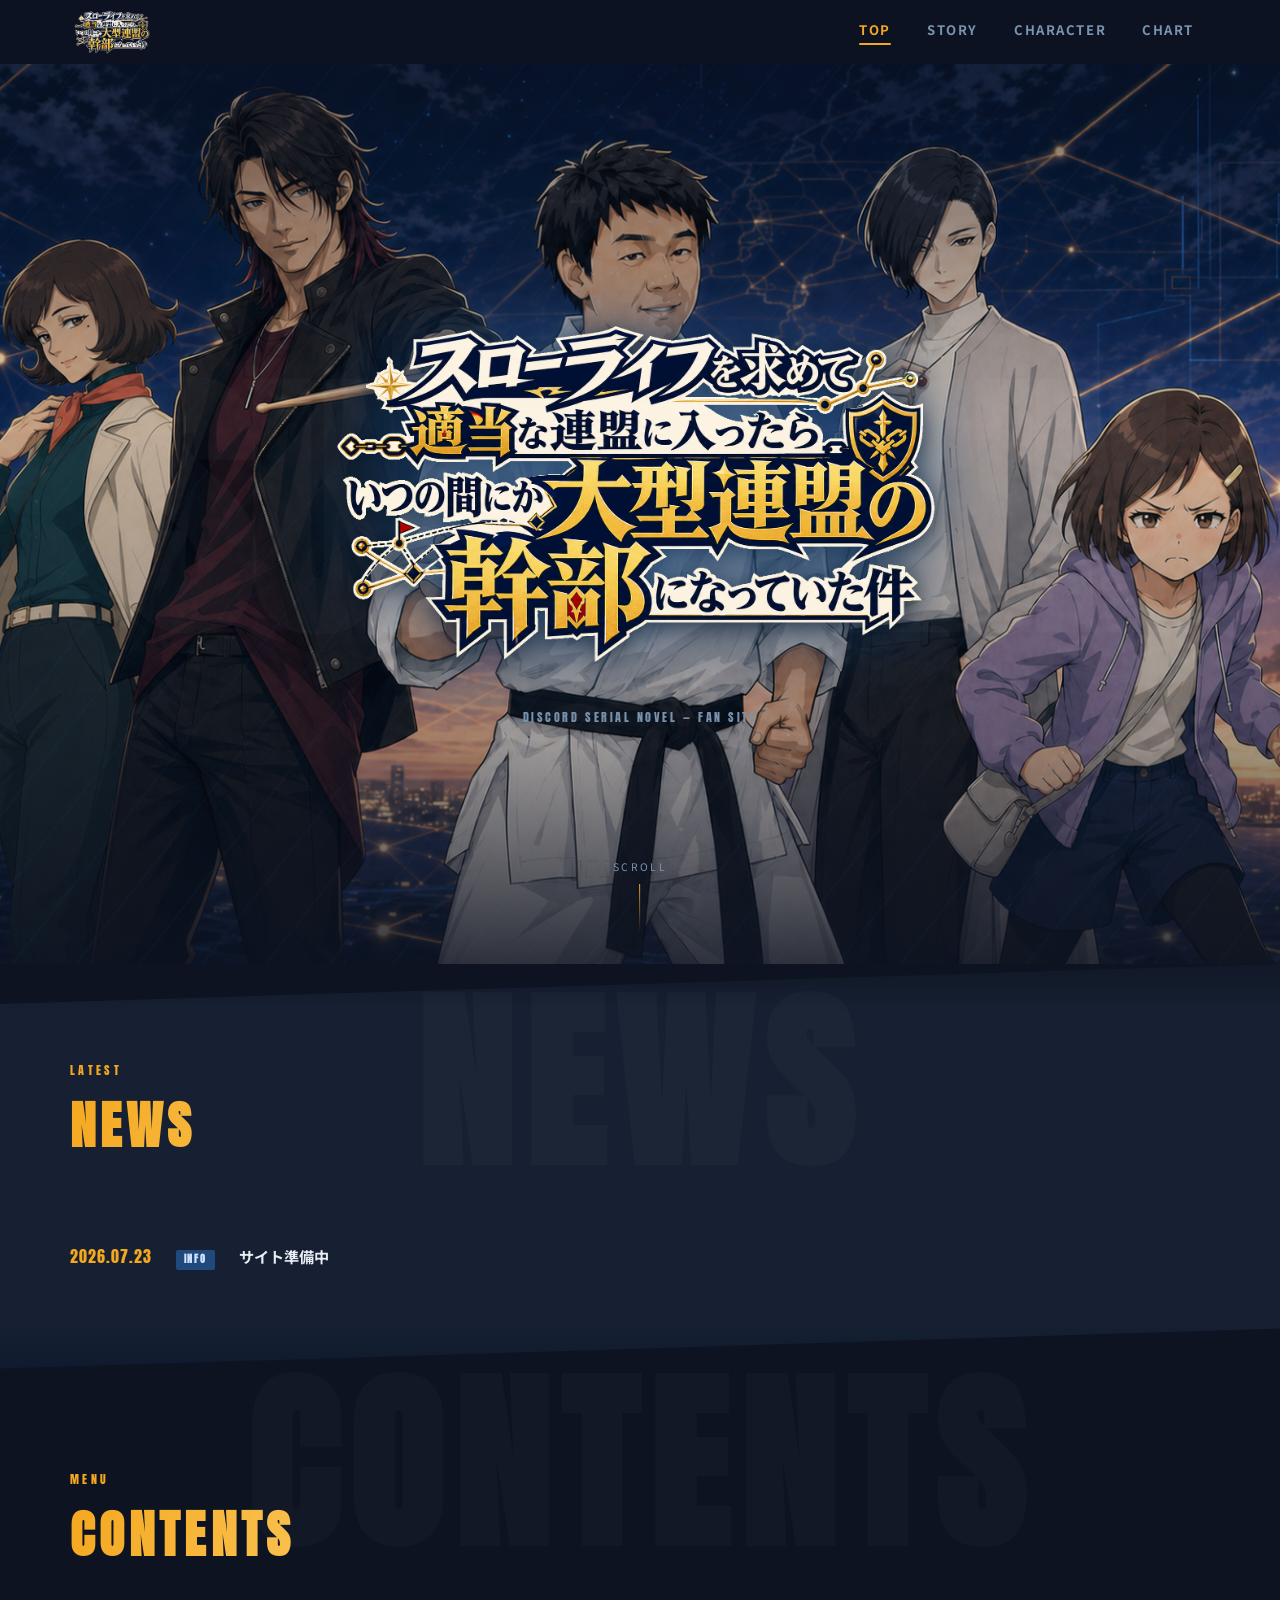
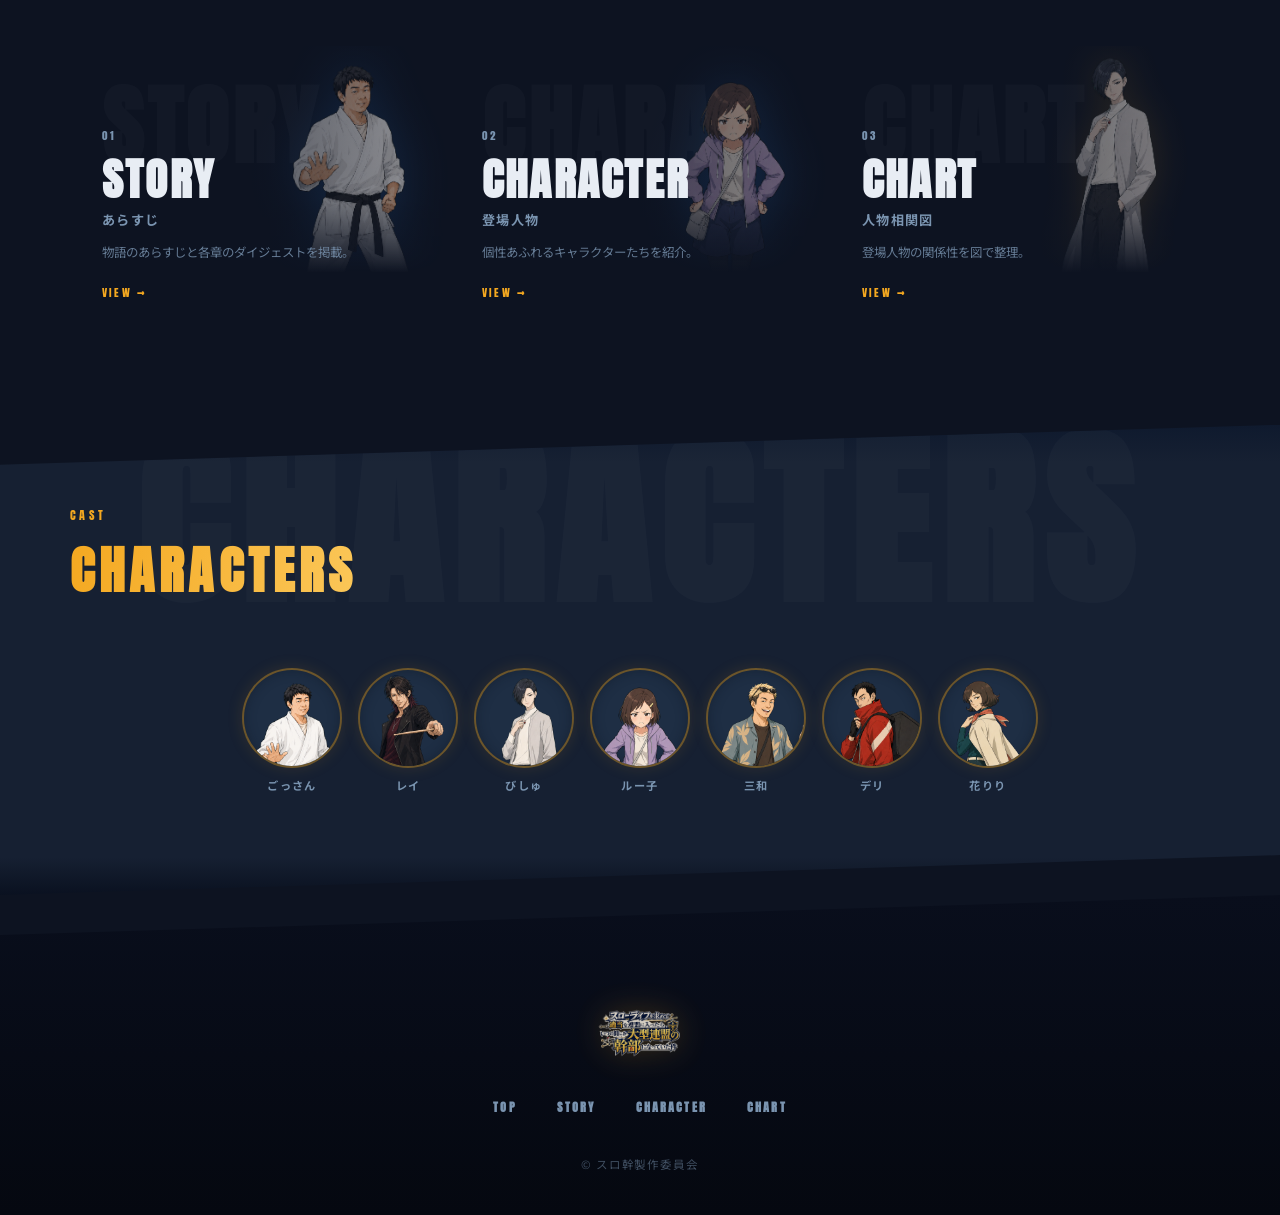
==== index.html @ 84b770ce "スロ幹 公式アニメ風ファンサイト 初回公開 TOP（ロゴ・キービジュアル・CONTENTS・顔ならび帯）／STORY（あらすじ・章立て）／ CHARACTER（7人の立ち絵紹介）／CHART（人物相関" ====
<!DOCTYPE html>
<html lang="ja">
<head>
  <meta charset="UTF-8">
  <meta name="viewport" content="width=device-width, initial-scale=1.0">
  <title>スロ幹 — スローライフを求めて適当な連盟に入ったらいつの間にか大型連盟の幹部になっていた件</title>
  <meta name="description" content="Discord連載小説「スロ幹」の公式ファンサイト。あらすじ・キャラクター・人物相関図を公開。">

  <!-- OGP / Twitter Card -->
  <meta property="og:title" content="スロ幹 — スローライフを求めて適当な連盟に入ったらいつの間にか大型連盟の幹部になっていた件">
  <meta property="og:description" content="Discord連載小説「スロ幹」の公式ファンサイト。あらすじ・キャラクター・人物相関図を公開。">
  <meta property="og:type" content="website">
  <meta property="og:image" content="https://hisamaru13.github.io/surokan-site/assets/ogp.png">
  <meta name="twitter:card" content="summary_large_image">
  <meta name="twitter:image" content="https://hisamaru13.github.io/surokan-site/assets/ogp.png">

  <link rel="preconnect" href="https://fonts.googleapis.com">
  <link rel="preconnect" href="https://fonts.gstatic.com" crossorigin>
  <link href="https://fonts.googleapis.com/css2?family=Anton&family=Noto+Sans+JP:wght@700;900&display=swap" rel="stylesheet">
  <link rel="stylesheet" href="css/style.css">
</head>
<body>

  <!-- ヘッダー -->
  <header class="site-header">
    <div class="container header-inner">
      <a href="index.html" class="site-logo">
        <img src="assets/logo.png" alt="スロ幹" class="header-logo-img">
      </a>
      <button class="nav-toggle" id="navToggle" aria-label="メニューを開く" aria-expanded="false">
        <span></span>
        <span></span>
        <span></span>
      </button>
      <nav class="site-nav" id="siteNav">
        <ul>
          <li><a href="index.html" aria-current="page">TOP</a></li>
          <li><a href="story.html">STORY</a></li>
          <li><a href="character.html">CHARACTER</a></li>
          <li><a href="chart.html">CHART</a></li>
        </ul>
      </nav>
    </div>
  </header>

  <main>

    <!-- ヒーロー（全画面） -->
    <section class="hero">
      <!-- アンバーパーティクル（CSS only） -->
      <div class="hero-particle-wrap" aria-hidden="true"></div>
      <!-- キービジュアル（Codex制作。PC=横版v2 / スマホ=縦版v1） -->
      <picture>
        <source media="(max-width: 768px)" srcset="assets/kv_mobile.png">
        <img src="assets/kv.png" alt="キービジュアル" class="hero-kv">
      </picture>
      <div class="hero-kv-shade" aria-hidden="true"></div>

      <!-- ゴースト英字（タイトル背後） -->
      <span class="hero-ghost" aria-hidden="true">SUROKANN</span>

      <div class="hero-content">
        <div class="hero-title-block">
          <h1 class="hero-title-main hero-title-logo">
            <img src="assets/logo.png" alt="スローライフを求めて適当な連盟に入ったらいつの間にか大型連盟の幹部になっていた件" class="hero-logo-img">
          </h1>
          <!-- .hero-abbr 削除済み。ロゴ画像がタイトルを担う -->
          <p class="hero-subtitle">Discord Serial Novel — Fan Site</p>
        </div>
      </div>

      <div class="hero-scroll-hint" aria-hidden="true">SCROLL</div>
    </section>

    <!-- NEWS -->
    <section class="news-section">
      <!-- ゴースト文字 -->
      <span class="section-ghost" aria-hidden="true">NEWS</span>

      <div class="container" style="position: relative; z-index: 1;">
        <div class="section-heading fade-in">
          <span class="section-heading-en">LATEST</span>
          <span>NEWS</span>
        </div>
        <ul class="news-list">
          <li class="fade-in fade-in-delay-1">
            <span class="news-date">2026.07.23</span>
            <span class="news-chip news-chip--info">INFO</span>
            <span>サイト準備中</span>
          </li>
        </ul>
      </div>
    </section>

    <!-- コンテンツ誘導 -->
    <section class="nav-menu-section">
      <span class="section-ghost" aria-hidden="true">CONTENTS</span>

      <div class="container" style="position: relative; z-index: 1;">
        <div class="section-heading fade-in">
          <span class="section-heading-en">MENU</span>
          <span>CONTENTS</span>
        </div>
      </div>

      <div style="position: relative; z-index: 1; width: min(1140px, 92%); margin-inline: auto;">
        <div class="nav-menu-grid">

          <a href="story.html" class="nav-menu-item nav-menu-item--story fade-in fade-in-delay-1">
            <!-- ごっさん立ち絵（主人公＝物語の顔） -->
            <img src="assets/chara_01.png" alt="" class="nav-menu-chara nav-menu-chara--story" aria-hidden="true">
            <span class="nav-menu-item-ghost" aria-hidden="true" style="position:relative;z-index:2;">STORY</span>
            <span class="nav-menu-item-no" style="position:relative;z-index:2;">01</span>
            <span class="nav-menu-item-en" style="position:relative;z-index:2;">STORY</span>
            <p class="nav-menu-item-ja" style="position:relative;z-index:2;">あらすじ</p>
            <p class="nav-menu-item-desc" style="position:relative;z-index:2;">物語のあらすじと各章のダイジェストを掲載。</p>
            <span class="nav-menu-item-arrow" style="position:relative;z-index:2;">VIEW &rarr;</span>
          </a>

          <a href="character.html" class="nav-menu-item nav-menu-item--character fade-in fade-in-delay-2">
            <!-- ルー子立ち絵（表情が立つ） -->
            <img src="assets/chara_04.png" alt="" class="nav-menu-chara nav-menu-chara--character" aria-hidden="true">
            <span class="nav-menu-item-ghost" aria-hidden="true" style="position:relative;z-index:2;">CHARA</span>
            <span class="nav-menu-item-no" style="position:relative;z-index:2;">02</span>
            <span class="nav-menu-item-en" style="position:relative;z-index:2;">CHARACTER</span>
            <p class="nav-menu-item-ja" style="position:relative;z-index:2;">登場人物</p>
            <p class="nav-menu-item-desc" style="position:relative;z-index:2;">個性あふれるキャラクターたちを紹介。</p>
            <span class="nav-menu-item-arrow" style="position:relative;z-index:2;">VIEW &rarr;</span>
          </a>

          <a href="chart.html" class="nav-menu-item nav-menu-item--chart fade-in fade-in-delay-3">
            <!-- びしゅ立ち絵（盟主＝組織の顔） -->
            <img src="assets/chara_03.png" alt="" class="nav-menu-chara nav-menu-chara--chart" aria-hidden="true">
            <span class="nav-menu-item-ghost" aria-hidden="true" style="position:relative;z-index:2;">CHART</span>
            <span class="nav-menu-item-no" style="position:relative;z-index:2;">03</span>
            <span class="nav-menu-item-en" style="position:relative;z-index:2;">CHART</span>
            <p class="nav-menu-item-ja" style="position:relative;z-index:2;">人物相関図</p>
            <p class="nav-menu-item-desc" style="position:relative;z-index:2;">登場人物の関係性を図で整理。</p>
            <span class="nav-menu-item-arrow" style="position:relative;z-index:2;">VIEW &rarr;</span>
          </a>

        </div>
      </div>
    </section>

    <!-- キャラクター顔ならび帯 -->
    <section class="face-strip-section">
      <span class="section-ghost" aria-hidden="true">CHARACTERS</span>
      <div class="container" style="position: relative; z-index: 1;">
        <div class="section-heading fade-in">
          <span class="section-heading-en">CAST</span>
          <span>CHARACTERS</span>
        </div>
        <div class="face-strip fade-in fade-in-delay-1">
          <a href="character.html#chara-01" class="face-item" aria-label="ごっさんの紹介へ">
            <div class="face-circle"><img src="assets/bust_01.png" alt="ごっさん"></div>
            <span class="face-name">ごっさん</span>
          </a>
          <a href="character.html#chara-02" class="face-item" aria-label="レイの紹介へ">
            <div class="face-circle"><img src="assets/bust_02.png" alt="レイ"></div>
            <span class="face-name">レイ</span>
          </a>
          <a href="character.html#chara-03" class="face-item" aria-label="びしゅの紹介へ">
            <div class="face-circle"><img src="assets/bust_03.png" alt="びしゅ"></div>
            <span class="face-name">びしゅ</span>
          </a>
          <a href="character.html#chara-04" class="face-item" aria-label="ルー子の紹介へ">
            <div class="face-circle"><img src="assets/bust_04.png" alt="ルー子"></div>
            <span class="face-name">ルー子</span>
          </a>
          <a href="character.html#chara-05" class="face-item" aria-label="三和の紹介へ">
            <div class="face-circle"><img src="assets/bust_05.png" alt="三和"></div>
            <span class="face-name">三和</span>
          </a>
          <a href="character.html#chara-06" class="face-item" aria-label="デリの紹介へ">
            <div class="face-circle"><img src="assets/bust_06.png" alt="デリ"></div>
            <span class="face-name">デリ</span>
          </a>
          <a href="character.html#chara-07" class="face-item" aria-label="花りりの紹介へ">
            <div class="face-circle"><img src="assets/bust_07.png" alt="花りり"></div>
            <span class="face-name">花りり</span>
          </a>
        </div>
      </div>
    </section>

  </main>

  <!-- フッター -->
  <footer class="site-footer">
    <div class="footer-inner">
      <div class="footer-logo">
        <a href="index.html">
          <img src="assets/logo.png" alt="スロ幹" class="footer-logo-img">
        </a>
      </div>
      <nav class="footer-nav" aria-label="フッターナビゲーション">
        <ul>
          <li><a href="index.html">TOP</a></li>
          <li><a href="story.html">STORY</a></li>
          <li><a href="character.html">CHARACTER</a></li>
          <li><a href="chart.html">CHART</a></li>
        </ul>
      </nav>
      <p class="footer-copy">&copy; スロ幹製作委員会</p>
    </div>
  </footer>

  <script>
    // ハンバーガーメニュー
    const toggle = document.getElementById('navToggle');
    const nav    = document.getElementById('siteNav');
    toggle.addEventListener('click', () => {
      const isOpen = nav.classList.toggle('is-open');
      toggle.setAttribute('aria-expanded', isOpen);
    });

    // スクロールフェードイン（IntersectionObserver）
    const fadeEls = document.querySelectorAll('.fade-in');
    if ('IntersectionObserver' in window) {
      const observer = new IntersectionObserver((entries) => {
        entries.forEach(entry => {
          if (entry.isIntersecting) {
            entry.target.classList.add('is-visible');
            observer.unobserve(entry.target);
          }
        });
      }, { threshold: 0.12 });
      fadeEls.forEach(el => observer.observe(el));
    } else {
      // フォールバック: 全表示
      fadeEls.forEach(el => el.classList.add('is-visible'));
    }
  </script>

</body>
</html>
---- css/style.css ----
/* ================================================
   スロ幹 ファンサイト 共通スタイル v3
   カラーパレット:
     --primary   : #2A6EBB (ミッドナイトブルー)
     --accent    : #F4A820 (アンバーゴールド)
     --bg        : #0D1321 (ダークネイビー)
     --surface   : #162032
     --surface2  : #1E2E44
     --text      : #E8EDF4
     --text-muted: #7A94B0
   ================================================ */

/* ---- リセット & ベース ---- */
*, *::before, *::after { box-sizing: border-box; margin: 0; padding: 0; }

:root {
  --primary:    #2A6EBB;
  --accent:     #F4A820;
  --bg:         #0D1321;
  --surface:    #162032;
  --surface2:   #1E2E44;
  --text:       #E8EDF4;
  --text-muted: #7A94B0;
  --gold-line:  rgba(244, 168, 32, 0.35);

  --font-ja:  'Noto Sans JP', 'Hiragino Kaku Gothic ProN', 'YuGothic', sans-serif;
  --font-en:  'Anton', 'Arial Black', sans-serif;

  --nav-h: 64px;
}

html { scroll-behavior: smooth; }

body {
  font-family: var(--font-ja);
  background-color: var(--bg);
  color: var(--text);
  line-height: 1.7;
  min-height: 100vh;
  display: flex;
  flex-direction: column;
  overflow-x: hidden;
}

img { display: block; max-width: 100%; }
a { color: var(--accent); text-decoration: none; }
a:hover { text-decoration: underline; }

/* ---- レイアウト共通 ---- */
.container {
  width: min(1140px, 92%);
  margin-inline: auto;
}

main { flex: 1; }

/* ================================================
   ヘッダー / ナビゲーション
   ボーダーなし — 背景ブラーだけで分離
   ================================================ */
.site-header {
  position: sticky;
  top: 0;
  z-index: 100;
  background: rgba(13, 19, 33, 0.82);
  backdrop-filter: blur(16px);
  -webkit-backdrop-filter: blur(16px);
  /* border-bottom を廃止。ブラーと透明度差で十分 */
}

.header-inner {
  display: flex;
  align-items: center;
  justify-content: space-between;
  height: var(--nav-h);
  gap: 24px;
}

.site-logo {
  display: flex;
  flex-direction: column;
  line-height: 1.1;
  flex-shrink: 0;
}

.site-logo .logo-main {
  font-size: 0.78rem;
  font-weight: 900;
  letter-spacing: 0.04em;
  color: var(--text);
  white-space: nowrap;
}

.site-logo .logo-abbr {
  font-size: 1.2rem;
  font-weight: 900;
  color: var(--accent);
  letter-spacing: 0.12em;
}

.site-nav ul {
  list-style: none;
  display: flex;
  gap: 4px;
}

.site-nav a {
  display: block;
  padding: 6px 16px;
  font-size: 0.82rem;
  font-weight: 700;
  letter-spacing: 0.12em;
  color: var(--text-muted);
  transition: color 0.2s;
}

.site-nav a:hover,
.site-nav a[aria-current="page"] {
  color: var(--accent);
  text-decoration: none;
}

.site-nav a[aria-current="page"]::after {
  content: '';
  display: block;
  height: 2px;
  background: var(--accent);
  margin-top: 2px;
  border-radius: 1px;
}

/* ---- ハンバーガー（スマホ） ---- */
.nav-toggle {
  display: none;
  flex-direction: column;
  justify-content: center;
  gap: 5px;
  width: 36px;
  height: 36px;
  background: none;
  border: none;
  cursor: pointer;
  padding: 4px;
}

.nav-toggle span {
  display: block;
  height: 2px;
  width: 100%;
  background: var(--text);
  border-radius: 2px;
  transition: transform 0.25s, opacity 0.25s;
}

/* ================================================
   NEWSカテゴリチップ
   ================================================ */
.news-chip {
  display: inline-block;
  padding: 2px 8px;
  font-family: var(--font-en);
  font-size: 0.6rem;
  font-weight: 700;
  letter-spacing: 0.18em;
  border-radius: 2px;
  line-height: 1.6;
  flex-shrink: 0;
}

.news-chip--info {
  background: rgba(42, 110, 187, 0.55);
  color: #d0e4ff;
}

.news-chip--update {
  background: rgba(244, 168, 32, 0.55);
  color: #1a1200;
}

.news-chip--release {
  background: rgba(160, 60, 180, 0.55);
  color: #f0d8ff;
}

/* ================================================
   TOPページ: キャラクター顔ならび帯
   ================================================ */
.face-strip-section {
  position: relative;
  padding: 80px 0 100px;
  overflow: hidden;
  background: linear-gradient(
    to bottom,
    #0f1a2e 0%,
    var(--surface) 8%,
    var(--surface) 92%,
    #0a1120 100%
  );
  clip-path: polygon(0 40px, 100% 0, 100% calc(100% - 40px), 0 100%);
}

.face-strip {
  display: flex;
  gap: 20px;
  justify-content: center;
  flex-wrap: wrap;
}

.face-item {
  display: flex;
  flex-direction: column;
  align-items: center;
  gap: 10px;
  text-decoration: none;
  transition: transform 0.28s cubic-bezier(0.22, 1, 0.36, 1);
}

.face-item:hover {
  transform: translateY(-8px);
  text-decoration: none;
}

.face-circle {
  width: 96px;
  height: 96px;
  border-radius: 50%;
  overflow: hidden;
  position: relative;
  /* アンバーのリンググロー */
  box-shadow:
    0 0 0 2px rgba(244, 168, 32, 0.35),
    0 0 18px rgba(244, 168, 32, 0.15),
    inset 0 0 12px rgba(13, 19, 33, 0.4);
  transition: box-shadow 0.28s;
  background: var(--surface2);
}

.face-item:hover .face-circle {
  box-shadow:
    0 0 0 2px rgba(244, 168, 32, 0.75),
    0 0 28px rgba(244, 168, 32, 0.35),
    inset 0 0 12px rgba(13, 19, 33, 0.4);
}

.face-circle img {
  width: 100%;
  height: 100%;
  object-fit: cover;
  object-position: center top;
  display: block;
}

.face-name {
  font-size: 0.7rem;
  font-weight: 700;
  color: var(--text-muted);
  letter-spacing: 0.12em;
  transition: color 0.25s;
}

.face-item:hover .face-name {
  color: var(--accent);
}

/* ================================================
   フッター（3段構成: ロゴ／ナビ／コピーライト）
   ================================================ */
.site-footer {
  position: relative;
  background: linear-gradient(
    to bottom,
    #090e1c 0%,
    #050810 100%
  );
  /* 上端の斜め clip */
  clip-path: polygon(0 40px, 100% 0, 100% 100%, 0 100%);
  padding-top: 56px;
}

.footer-inner {
  width: min(1140px, 92%);
  margin-inline: auto;
  padding: 56px 0 40px;
  display: flex;
  flex-direction: column;
  align-items: center;
  gap: 32px;
}

.footer-logo-img {
  display: block;
  height: 52px;
  width: auto;
  opacity: 0.85;
  filter: drop-shadow(0 0 16px rgba(244, 168, 32, 0.25));
  transition: opacity 0.25s, filter 0.25s;
}

.footer-logo a:hover .footer-logo-img {
  opacity: 1;
  filter: drop-shadow(0 0 24px rgba(244, 168, 32, 0.5));
}

.footer-nav ul {
  list-style: none;
  display: flex;
  gap: 4px;
  flex-wrap: wrap;
  justify-content: center;
}

.footer-nav a {
  display: block;
  padding: 6px 18px;
  font-family: var(--font-en);
  font-size: 0.75rem;
  font-weight: 700;
  letter-spacing: 0.18em;
  color: var(--text-muted);
  transition: color 0.2s;
  text-decoration: none;
}

.footer-nav a:hover {
  color: var(--accent);
  text-decoration: none;
}

.footer-copy {
  font-size: 0.72rem;
  color: rgba(122, 148, 176, 0.5);
  letter-spacing: 0.08em;
}

/* ================================================
   スクロールフェードイン（JS連動）
   ================================================ */
.fade-in {
  opacity: 0;
  transform: translateY(28px);
  transition: opacity 0.7s ease, transform 0.7s ease;
}

.fade-in.is-visible {
  opacity: 1;
  transform: translateY(0);
}

.fade-in-delay-1 { transition-delay: 0.1s; }
.fade-in-delay-2 { transition-delay: 0.2s; }
.fade-in-delay-3 { transition-delay: 0.3s; }

/* ================================================
   セクション共通：ゴースト見出し文字
   ================================================ */
.section-ghost {
  font-family: var(--font-en);
  font-size: clamp(5rem, 16vw, 12rem);
  font-weight: 900;
  letter-spacing: 0.06em;
  color: rgba(255, 255, 255, 0.025);
  line-height: 1;
  pointer-events: none;
  user-select: none;
  position: absolute;
  top: 0;
  left: 50%;
  transform: translateX(-50%);
  white-space: nowrap;
  /* 横はみ出しによるスクロール防止。親の overflow:hidden と連動 */
  overflow: hidden;
}

/* セクション見出し（罫線なし・スペースで分離） */
.section-heading {
  font-family: var(--font-en);
  font-size: clamp(2rem, 5vw, 3.2rem);
  font-weight: 900;
  letter-spacing: 0.1em;
  color: var(--text);
  display: flex;
  flex-direction: column;
  gap: 2px;
  margin-bottom: 56px;
}

/* 大見出し（"CONTENTS" "NEWS" 等）にゴールドグラデ */
.section-heading > span:not(.section-heading-en) {
  background: linear-gradient(
    105deg,
    #F4A820 0%,
    #FFD97A 42%,
    #F4A820 68%,
    #C47D10 100%
  );
  -webkit-background-clip: text;
  -webkit-text-fill-color: transparent;
  background-clip: text;
}

.section-heading-en {
  font-family: var(--font-en);
  font-size: clamp(0.6rem, 1.2vw, 0.75rem);
  letter-spacing: 0.28em;
  color: var(--accent);
  font-weight: 400;
}

/* ================================================
   ヒーロー: アンバーパーティクル（CSS only・JS不要）
   ================================================ */
/* .hero-particles は index.html に追加しない —
   代わりに .hero の ::before が glow で、::after が lines 。
   パーティクルは個別 <span> ではなく .hero の多重 box-shadow で実現する。
   ここでは専用の疑似クラスを使わず、
   後述の .hero-particle-wrap にのみ適用する。 */

@keyframes particle-float {
  0%   { transform: translateY(0)   scale(1);   opacity: 0; }
  20%  { opacity: 1; }
  80%  { opacity: 0.6; }
  100% { transform: translateY(-80px) scale(0.6); opacity: 0; }
}

.hero-particle-wrap {
  position: absolute;
  inset: 0;
  pointer-events: none;
  user-select: none;
  z-index: 0;
  overflow: hidden;
}

/* 8粒のパーティクルを擬似要素＋アニメーションで実現 */
.hero-particle-wrap::before,
.hero-particle-wrap::after {
  content: '';
  position: absolute;
  border-radius: 50%;
  background: rgba(244, 168, 32, 0.55);
  filter: blur(1.5px);
  animation: particle-float 5s ease-in infinite;
}

/* 左寄りの粒群 */
.hero-particle-wrap::before {
  width: 4px; height: 4px;
  left: 22%; bottom: 28%;
  animation-duration: 6s;
  animation-delay: 0s;
  box-shadow:
    40px  60px 0 1px rgba(244,168,32,0.45),
    -20px 120px 0 2px rgba(244,168,32,0.30),
     80px  20px 0 1px rgba(244,168,32,0.55),
    -50px  80px 0 1px rgba(244,168,32,0.35);
}

/* 右寄りの粒群 */
.hero-particle-wrap::after {
  width: 3px; height: 3px;
  right: 18%; bottom: 22%;
  animation-duration: 7s;
  animation-delay: 2.5s;
  box-shadow:
    -30px  50px 0 2px rgba(244,168,32,0.40),
     20px 100px 0 1px rgba(244,168,32,0.50),
    -60px  20px 0 1px rgba(244,168,32,0.30),
     10px  70px 0 2px rgba(244,168,32,0.45);
}

/* ================================================
   TOPページ: ヒーロー（全画面）
   ================================================ */
.hero {
  position: relative;
  overflow: hidden;
  height: 100vh;
  min-height: 600px;
  display: flex;
  align-items: center;
  justify-content: center;

  background:
    radial-gradient(ellipse 80% 60% at 50% 40%, #162A50 0%, #0D1321 70%);
}

/* 光の放射グラデーション（揺らぎアニメ） */
.hero::before {
  content: '';
  position: absolute;
  inset: 0;
  background:
    radial-gradient(ellipse 60% 50% at 50% 50%,
      rgba(42, 110, 187, 0.18) 0%,
      transparent 70%);
  animation: hero-glow 6s ease-in-out infinite alternate;
  pointer-events: none;
}

@keyframes hero-glow {
  0%   { opacity: 0.6; transform: scale(1) translateY(0); }
  100% { opacity: 1;   transform: scale(1.08) translateY(-12px); }
}

/* 斜め細線パターン */
.hero::after {
  content: '';
  position: absolute;
  inset: 0;
  background:
    repeating-linear-gradient(
      -52deg,
      transparent,
      transparent 48px,
      rgba(42, 110, 187, 0.04) 48px,
      rgba(42, 110, 187, 0.04) 50px
    );
  pointer-events: none;
}

/* キービジュアル画像 */
.hero-kv {
  position: absolute;
  inset: 0;
  object-fit: cover;
  object-position: center 20%;
  width: 100%;
  height: 100%;
}

/* KVの上に敷く暗幕（ロゴ・文字の可読性確保） */
.hero-kv-shade {
  position: absolute;
  inset: 0;
  background: linear-gradient(
    to bottom,
    rgba(13, 19, 33, 0.55) 0%,
    rgba(13, 19, 33, 0.15) 40%,
    rgba(13, 19, 33, 0.35) 75%,
    rgba(13, 19, 33, 0.85) 100%
  );
  pointer-events: none;
}

/* ヘッダーのロゴ画像 */
.header-logo-img {
  display: block;
  height: 48px;
  width: auto;
}

.hero-content {
  position: relative;
  z-index: 1;
  text-align: center;
  padding: 0 20px;
  display: flex;
  flex-direction: column;
  align-items: center;
  gap: 0;
}

/* ゴースト英字（タイトル背後） */
.hero-ghost {
  font-family: var(--font-en);
  font-size: clamp(6rem, 22vw, 18rem);
  font-weight: 900;
  letter-spacing: -0.02em;
  color: rgba(255, 255, 255, 0.025);
  line-height: 0.85;
  pointer-events: none;
  user-select: none;
  position: absolute;
  top: 50%;
  left: 50%;
  transform: translate(-50%, -50%);
  white-space: nowrap;
  animation: ghost-drift 8s ease-in-out infinite alternate;
}

@keyframes ghost-drift {
  0%   { letter-spacing: -0.02em; opacity: 0.6; }
  100% { letter-spacing:  0.02em; opacity: 1; }
}

.hero-title-block {
  position: relative;
  z-index: 1;
}

.hero-title-main {
  display: block;
  font-size: clamp(1.6rem, 4.8vw, 3.4rem);
  font-weight: 900;
  letter-spacing: 0.05em;
  line-height: 1.4;
  color: var(--text);
  text-shadow:
    0 0 60px rgba(42, 110, 187, 0.6),
    0 2px 8px rgba(0, 0, 0, 0.9);
  margin-bottom: 24px;
}

.hero-title-main .line-break { display: block; }
.hero-title-main .highlight  { color: var(--accent); }

/* タイトルロゴ画像版（透過PNG） */
.hero-title-logo {
  text-shadow: none;
}
.hero-logo-img {
  display: block;
  width: min(680px, 88vw);
  height: auto;
  margin: 0 auto;
  filter: drop-shadow(0 0 40px rgba(42, 110, 187, 0.55)) drop-shadow(0 4px 12px rgba(0, 0, 0, 0.8));
}

/* .hero-abbr は削除。ロゴ画像がタイトルを担う */

.hero-subtitle {
  font-family: var(--font-en);
  font-size: 0.72rem;
  color: var(--text-muted);
  letter-spacing: 0.22em;
  text-transform: uppercase;
  margin-top: 14px;
  font-weight: 400;
}

/* スクロール誘導 */
.hero-scroll-hint {
  position: absolute;
  bottom: 32px;
  left: 50%;
  transform: translateX(-50%);
  display: flex;
  flex-direction: column;
  align-items: center;
  gap: 8px;
  color: var(--text-muted);
  font-size: 0.65rem;
  letter-spacing: 0.22em;
  z-index: 1;
}

.hero-scroll-hint::after {
  content: '';
  display: block;
  width: 1px;
  height: 48px;
  background: linear-gradient(to bottom, var(--accent), transparent);
  animation: scroll-line 2s ease-in-out infinite;
}

@keyframes scroll-line {
  0%, 100% { opacity: 0.25; transform: scaleY(0.6) translateY(0); }
  50%       { opacity: 0.9;  transform: scaleY(1)   translateY(6px); }
}

/* ================================================
   TOPページ: NEWS
   斜め境界は維持しつつ、グラデーションで自然に接続
   ================================================ */
.news-section {
  position: relative;
  /* ヒーローの暗めの底部グラデーションと近い色で繋げる */
  background: linear-gradient(
    to bottom,
    #111827 0%,
    var(--surface) 12%,
    var(--surface) 88%,
    #0f1a2e 100%
  );
  padding: 96px 0 80px;
  clip-path: polygon(0 40px, 100% 0, 100% calc(100% - 40px), 0 100%);
  overflow: hidden;
}

.news-section .section-ghost {
  top: 24px;
}

.news-list {
  list-style: none;
  display: flex;
  flex-direction: column;
}

/* NEWSリストの区切りは余白だけ。罫線なし */
.news-list li {
  display: flex;
  align-items: baseline;
  gap: 24px;
  padding: 18px 0;
  font-size: 0.95rem;
  font-weight: 700;
  /* border-bottom 廃止 */
}

.news-date {
  flex-shrink: 0;
  font-family: var(--font-en);
  font-size: 1rem;
  font-weight: 400;
  color: var(--accent);
  letter-spacing: 0.06em;
}

/* ================================================
   TOPページ: コンテンツ誘導
   縦ラインを廃止。余白とホバー背景で分離
   ================================================ */
.nav-menu-section {
  position: relative;
  padding: 100px 0 80px;
  overflow: hidden;
}

/* ================================================
   CONTENTSボタン: 立ち絵共通（3ボタン統一文法）
   ================================================ */

/* 立ち絵共通: 元画像の縦横比のまま、頭を上端に合わせて表示。
   下半身はカードの overflow: hidden とマスクで自然に消す */
.nav-menu-chara {
  position: absolute;
  top: 12px;
  right: 0;
  width: 52%;
  max-width: 230px;
  height: auto;
  pointer-events: none;
  user-select: none;
  z-index: 0;
  opacity: 0.85;
  transition: opacity 0.35s, transform 0.35s;
  /* 下方向にフェードして胴から下を溶かす */
  -webkit-mask-image: linear-gradient(
    to bottom,
    black 0%,
    black 42%,
    transparent 62%
  );
  mask-image: linear-gradient(
    to bottom,
    black 0%,
    black 42%,
    transparent 62%
  );
}

.nav-menu-item:hover .nav-menu-chara {
  opacity: 0.92;
  transform: scale(1.05) translateY(-6px);
}

/* 立ち絵の上にかぶせる可読性グラデ（テキスト左側を守る）*/
.nav-menu-item--story,
.nav-menu-item--character,
.nav-menu-item--chart {
  isolation: isolate;
}

.nav-menu-item--story::after,
.nav-menu-item--character::after,
.nav-menu-item--chart::after {
  content: '';
  position: absolute;
  inset: 0;
  background: linear-gradient(
    to right,
    rgba(13, 19, 33, 1)    0%,
    rgba(13, 19, 33, 0.90) 35%,
    rgba(13, 19, 33, 0.55) 60%,
    rgba(13, 19, 33, 0.30) 100%
  );
  pointer-events: none;
  z-index: 1;
  transition: background 0.3s;
}

.nav-menu-item--story:hover::after,
.nav-menu-item--character:hover::after,
.nav-menu-item--chart:hover::after {
  background: linear-gradient(
    to right,
    rgba(13, 19, 33, 0.97)  0%,
    rgba(13, 19, 33, 0.82)  35%,
    rgba(13, 19, 33, 0.44)  60%,
    rgba(13, 19, 33, 0.18)  100%
  );
}

/* STORY カード: 立ち絵（ごっさん）に統一したためKV背景は廃止 */

/* CHART カード: アンバーノード風グロー（立ち絵の後ろに） */
.nav-menu-item--chart .nav-menu-chara--chart {
  filter: drop-shadow(0 0 18px rgba(244, 168, 32, 0.25));
}

/* 各立ち絵の微調整: STORYはごっさん */
.nav-menu-chara--story {
  filter: drop-shadow(0 0 24px rgba(42, 110, 187, 0.40));
}

/* CHARACTERはルー子 */
.nav-menu-chara--character {
  filter: drop-shadow(0 0 24px rgba(42, 110, 187, 0.40));
}

/* CONTENTSゴーストはデフォルトの0.025のまま・opacityオーバーライドを削除 */

.nav-menu-grid {
  display: grid;
  grid-template-columns: repeat(3, 1fr);
  gap: 0;
}

.nav-menu-item {
  display: block;
  padding: 48px 32px 40px;
  text-decoration: none;
  position: relative;
  transition: background 0.3s;
  overflow: hidden;
}

/* 斜めゴールドアクセントライン（左端）
   イメージ装飾の ::after より前面に出るよう z-index を指定 */
.nav-menu-item::before {
  content: '';
  position: absolute;
  top: 0;
  left: 0;
  width: 3px;
  height: 100%;
  background: linear-gradient(
    to bottom,
    transparent 0%,
    var(--accent) 40%,
    var(--accent) 60%,
    transparent 100%
  );
  opacity: 0;
  transform: scaleY(0.4);
  transition: opacity 0.3s, transform 0.3s;
  z-index: 10;
}

.nav-menu-item:hover::before {
  opacity: 1;
  transform: scaleY(1);
}

.nav-menu-item:hover {
  background: rgba(244, 168, 32, 0.035);
  text-decoration: none;
}

/* ゴーストラベル（各メニューアイテム内）: 極薄に抑える */
.nav-menu-item-ghost {
  font-family: var(--font-en);
  font-size: clamp(3rem, 7vw, 5.5rem);
  font-weight: 900;
  letter-spacing: 0.04em;
  color: rgba(255, 255, 255, 0.022);
  line-height: 1;
  pointer-events: none;
  user-select: none;
  display: block;
  margin-bottom: -0.5em;
  /* 横はみ出し防止 */
  overflow: hidden;
  white-space: nowrap;
  max-width: 100%;
}

/* 番号ラベル (01/02/03) */
.nav-menu-item-no {
  font-family: var(--font-en);
  font-size: 0.7rem;
  font-weight: 400;
  letter-spacing: 0.25em;
  color: var(--text-muted);
  display: block;
  margin-bottom: 12px;
}

/* 大英字タイトル */
.nav-menu-item-en {
  font-family: var(--font-en);
  font-size: clamp(1.8rem, 4vw, 2.8rem);
  letter-spacing: 0.05em;
  color: var(--text);
  font-weight: 900;
  line-height: 1;
  margin-bottom: 10px;
  transition: color 0.3s;
  display: block;
}

.nav-menu-item:hover .nav-menu-item-en {
  color: var(--accent);
}

.nav-menu-item-ja {
  font-size: 0.82rem;
  font-weight: 700;
  color: var(--text-muted);
  margin-bottom: 14px;
  line-height: 1.2;
  letter-spacing: 0.1em;
}

.nav-menu-item-desc {
  font-size: 0.78rem;
  color: var(--text-muted);
  line-height: 1.75;
  opacity: 0.8;
}

/* VIEWボタン */
.nav-menu-item-arrow {
  display: inline-flex;
  align-items: center;
  gap: 6px;
  margin-top: 20px;
  font-size: 0.7rem;
  letter-spacing: 0.2em;
  color: var(--accent);
  font-family: var(--font-en);
  font-weight: 400;
  transition: gap 0.2s;
}

.nav-menu-item:hover .nav-menu-item-arrow {
  gap: 10px;
}

/* ================================================
   ページタイトルバナー（サブページ共通）
   ================================================ */
.page-banner {
  position: relative;
  overflow: hidden;
  padding: 100px 0 60px;
  background:
    radial-gradient(ellipse 80% 100% at 50% 0%,
      rgba(42, 110, 187, 0.2) 0%,
      transparent 70%),
    var(--bg);
  clip-path: polygon(0 0, 100% 0, 100% calc(100% - 40px), 0 100%);
}

/* kv.png をごく薄くバナー全体に敷く */
.page-banner::before {
  content: '';
  position: absolute;
  inset: 0;
  background-image: url('../assets/kv.png');
  background-size: cover;
  background-position: center 30%;
  /* ネイビーオーバーレイで12〜15%程度の見え方に抑える */
  opacity: 0.13;
  pointer-events: none;
}

/* 斜め細線パターン（kv.png の上に重ねる） */
.page-banner::after {
  content: '';
  position: absolute;
  inset: 0;
  background:
    repeating-linear-gradient(
      -52deg,
      transparent,
      transparent 36px,
      rgba(42, 110, 187, 0.05) 36px,
      rgba(42, 110, 187, 0.05) 38px
    ),
    /* 上部・下部をネイビーにフェードして境界を馴染ませる */
    linear-gradient(
      to bottom,
      rgba(13, 19, 33, 0.5) 0%,
      rgba(13, 19, 33, 0) 35%,
      rgba(13, 19, 33, 0) 65%,
      rgba(13, 19, 33, 0.6) 100%
    );
  pointer-events: none;
}

.page-banner-inner {
  position: relative;
  z-index: 1;
}

.page-banner-ghost {
  font-family: var(--font-en);
  font-size: clamp(4rem, 14vw, 10rem);
  font-weight: 900;
  letter-spacing: 0.06em;
  /* 日本語見出しと重なるため透明度を下げる */
  color: rgba(255, 255, 255, 0.025);
  line-height: 0.9;
  pointer-events: none;
  user-select: none;
  margin-bottom: -0.35em;
  overflow: hidden;
  max-width: 100%;
}

.page-banner-ja {
  font-family: var(--font-en);
  font-size: clamp(2rem, 6vw, 3.4rem);
  font-weight: 900;
  letter-spacing: 0.08em;
  color: var(--text);
  line-height: 1.2;
}

.page-banner-sub {
  margin-top: 8px;
  font-size: 0.8rem;
  color: var(--text-muted);
  letter-spacing: 0.15em;
}

/* ================================================
   STORYページ
   ================================================ */
.story-synopsis-section {
  position: relative;
  padding: 80px 0;
  overflow: hidden;
}

/* kv.png をごく薄く（5〜8%）全体に敷く。
   iOS Safari で position:fixed が効かないため、絶対配置擬似要素で代替。
   背景として奥行き感を出す狙い。 */
.story-synopsis-section::before {
  content: '';
  position: absolute;
  inset: -10% -5%; /* 少し広げてパディング分のはみ出しを防ぐ */
  background-image: url('../assets/kv.png');
  background-size: cover;
  background-position: center 25%;
  opacity: 0.07;
  pointer-events: none;
  /* ネイビーオーバーレイは親の背景色で担保されているので不要 */
}

/* 上下をネイビーにフェードしてセクション境界を馴染ませる */
.story-synopsis-section::after {
  content: '';
  position: absolute;
  inset: 0;
  background: linear-gradient(
    to bottom,
    rgba(13, 19, 33, 0.55) 0%,
    rgba(13, 19, 33, 0)   18%,
    rgba(13, 19, 33, 0)   82%,
    rgba(13, 19, 33, 0.55) 100%
  );
  pointer-events: none;
  z-index: 0;
}

.story-synopsis-quote {
  font-size: clamp(1.1rem, 2.6vw, 1.5rem);
  font-weight: 900;
  color: var(--accent);
  letter-spacing: 0.06em;
  margin-bottom: 28px;
}

.story-synopsis-text {
  font-size: 1rem;
  line-height: 2;
  color: var(--text);
  max-width: 680px;
}

/* 章リスト: 罫線を廃止し余白と薄背景で区切る */
.story-chapters {
  position: relative;
  padding: 80px 0;
  background: linear-gradient(
    to bottom,
    #0f1a2e 0%,
    var(--surface) 6%,
    var(--surface) 94%,
    #0f1a2e 100%
  );
  clip-path: polygon(0 40px, 100% 0, 100% 100%, 0 100%);
  overflow: hidden;
}

.story-chapters-inner {
  padding-top: 20px;
}

.chapter-list {
  list-style: none;
  display: flex;
  flex-direction: column;
  gap: 0;
}

/* chapter-item の罫線を廃止。余白＋ホバー背景で */
.chapter-item {
  display: grid;
  grid-template-columns: 1fr;
  padding: 20px 12px;
  border-radius: 4px;
  transition: background 0.2s;
}

.chapter-item:hover {
  background: rgba(244, 168, 32, 0.04);
}

.chapter-no {
  font-family: var(--font-en);
  font-size: 0.7rem;
  font-weight: 900;
  letter-spacing: 0.25em;
  color: var(--accent);
  margin-bottom: 4px;
}

.chapter-title-text {
  font-size: clamp(1.05rem, 2.2vw, 1.3rem);
  font-weight: 900;
  color: var(--text);
  letter-spacing: 0.04em;
}

.chapter-desc {
  font-size: 0.88rem;
  line-height: 1.9;
  color: var(--text-muted);
  margin-top: 6px;
  max-width: 640px;
}

/* ================================================
   CHARACTERページ: 縦スクロール1キャラ1画面レイアウト
   ================================================ */

/* 各キャラのフルスクリーンセクション */
.chara-scene {
  position: relative;
  min-height: 100vh;
  display: flex;
  align-items: center;
  overflow: hidden;
  /* 顔ならび帯からのアンカージャンプでヘッダーに隠れないように */
  scroll-margin-top: var(--nav-h);
}

/* キャラごとの背景色バリエーション（ほんの少しだけ色味をずらす） */
.chara-scene:nth-child(odd) {
  background: linear-gradient(
    135deg,
    #0D1321 0%,
    #121a2e 50%,
    #0D1321 100%
  );
}
.chara-scene:nth-child(even) {
  background: linear-gradient(
    135deg,
    #0D1321 0%,
    #0f1d30 50%,
    #0D1321 100%
  );
}

/* キャラ固有の微妙なアクセント色（インデックスで少しずつずらす） */
.chara-scene:nth-child(1) { --chara-accent: rgba(42, 110, 187, 0.12); }
.chara-scene:nth-child(2) { --chara-accent: rgba(60, 90, 180, 0.10); }
.chara-scene:nth-child(3) { --chara-accent: rgba(30, 120, 200, 0.11); }
.chara-scene:nth-child(4) { --chara-accent: rgba(50, 80, 190, 0.10); }
.chara-scene:nth-child(5) { --chara-accent: rgba(35, 100, 210, 0.12); }
.chara-scene:nth-child(6) { --chara-accent: rgba(55, 95, 175, 0.09); }
.chara-scene:nth-child(7) { --chara-accent: rgba(40, 115, 195, 0.11); }

/* 各セクションの背景グロー */
.chara-scene::before {
  content: '';
  position: absolute;
  inset: 0;
  background: radial-gradient(ellipse 70% 80% at 50% 50%, var(--chara-accent) 0%, transparent 70%);
  pointer-events: none;
}

/* 巨大なゴースト英字（各キャラ背景） */
.chara-scene-ghost {
  position: absolute;
  font-family: var(--font-en);
  font-size: clamp(8rem, 24vw, 20rem);
  font-weight: 900;
  letter-spacing: 0.04em;
  color: rgba(255, 255, 255, 0.025);
  line-height: 1;
  pointer-events: none;
  user-select: none;
  white-space: nowrap;
  top: 50%;
  left: 50%;
  transform: translate(-50%, -50%);
  /* 横はみ出し: chara-scene の overflow:hidden で制御 */
}

/* ---- 内側レイアウト ---- */
.chara-scene-inner {
  position: relative;
  z-index: 1;
  width: min(1200px, 92%);
  margin-inline: auto;
  display: flex;
  align-items: center;
  gap: 0;
  padding: 100px 0;
}

/* 奇数: 絵が左・テキストが右 */
.chara-scene:nth-child(odd)  .chara-scene-inner { flex-direction: row; }
/* 偶数: 絵が右・テキストが左 */
.chara-scene:nth-child(even) .chara-scene-inner { flex-direction: row-reverse; }

/* ---- 立ち絵エリア ---- */
.chara-scene-illust {
  flex: 0 0 46%;
  max-width: 46%;
  position: relative;
  display: flex;
  align-items: flex-end;
  justify-content: center;
  /* スライドイン初期状態 */
  opacity: 0;
  transform: translateX(-60px);
  transition:
    opacity 0.8s cubic-bezier(0.22, 1, 0.36, 1),
    transform 0.8s cubic-bezier(0.22, 1, 0.36, 1);
}

/* 偶数（テキスト左・絵右）は逆方向からスライド */
.chara-scene:nth-child(even) .chara-scene-illust {
  transform: translateX(60px);
}

/* 可視化後 */
.chara-scene.is-visible .chara-scene-illust {
  opacity: 1;
  transform: translateX(0);
}

/* 実画像
   差し替え手順: .chara-scene-placeholder を削除し、
   <img src="assets/chara_NN.png" alt="キャラ名" class="chara-scene-img"> を追加 */
.chara-scene-img {
  display: block;
  width: 100%;
  max-height: 88vh;
  object-fit: contain;
  object-position: bottom center;
  filter: drop-shadow(0 0 60px rgba(42, 110, 187, 0.3));
}

/* プレースホルダー（背景透過PNG未配置時） */
.chara-scene-placeholder {
  width: 100%;
  aspect-ratio: 9 / 16;
  max-height: 88vh;
  display: flex;
  align-items: flex-end;
  justify-content: center;
  position: relative;
  overflow: hidden;
}

/* 人型シルエット（インラインSVG不使用・CSS only） */
.chara-scene-placeholder::before {
  content: '';
  position: absolute;
  bottom: 0;
  left: 50%;
  transform: translateX(-50%);
  width: 54%;
  height: 90%;
  background: linear-gradient(
    170deg,
    rgba(42, 110, 187, 0.18) 0%,
    rgba(42, 110, 187, 0.06) 100%
  );
  clip-path: polygon(
    50% 0%,
    62% 8%,
    70% 18%,
    72% 32%,
    66% 40%,
    74% 44%,
    84% 60%,
    80% 100%,
    20% 100%,
    16% 60%,
    26% 44%,
    34% 40%,
    28% 32%,
    30% 18%,
    38% 8%
  );
}

.chara-scene-placeholder-label {
  position: relative;
  z-index: 1;
  margin-bottom: 20px;
  font-size: 0.6rem;
  font-family: var(--font-en);
  font-weight: 700;
  letter-spacing: 0.25em;
  color: rgba(255, 255, 255, 0.18);
  text-align: center;
}

/* ---- テキストエリア ---- */
.chara-scene-text {
  flex: 0 0 54%;
  max-width: 54%;
  padding: 0 clamp(24px, 4vw, 64px);
  /* 名前は絵より少し遅れて出る */
  opacity: 0;
  transform: translateY(32px);
  transition:
    opacity 0.8s cubic-bezier(0.22, 1, 0.36, 1) 0.18s,
    transform 0.8s cubic-bezier(0.22, 1, 0.36, 1) 0.18s;
}

.chara-scene.is-visible .chara-scene-text {
  opacity: 1;
  transform: translateY(0);
}

/* キャラ番号 */
.chara-scene-no {
  font-family: var(--font-en);
  font-size: 0.65rem;
  font-weight: 900;
  letter-spacing: 0.3em;
  color: var(--accent);
  margin-bottom: 16px;
  display: block;
}

/* キャラ名（大きく） */
.chara-scene-name {
  font-size: clamp(2rem, 5vw, 3.6rem);
  font-weight: 900;
  color: var(--text);
  letter-spacing: 0.04em;
  line-height: 1.15;
  margin-bottom: 10px;
  min-height: 1.2em;
}

.chara-scene-role {
  font-family: var(--font-en);
  font-size: 0.7rem;
  letter-spacing: 0.22em;
  color: var(--accent);
  font-weight: 700;
  margin-bottom: 28px;
  display: block;
}

.chara-scene-intro {
  font-size: 0.9rem;
  color: var(--text-muted);
  line-height: 1.85;
  max-width: 440px;
}

/* ================================================
   CHARTページ
   ================================================ */
.chart-section {
  position: relative;
  padding: 80px 0 100px;
  overflow: hidden;
}

.chart-placeholder {
  padding: 80px 0;
  text-align: center;
  color: var(--text-muted);
  font-size: 0.9rem;
  letter-spacing: 0.1em;
  position: relative;
}

/* ================================================
   レスポンシブ
   ================================================ */
@media (max-width: 900px) {
  .nav-menu-grid {
    grid-template-columns: 1fr;
  }

  .nav-menu-item {
    padding: 36px 24px;
  }

  /* スマホでのCONTENTSゴーストは横はみ出し完全防止 */
  .nav-menu-item-ghost {
    font-size: clamp(2.4rem, 10vw, 4rem);
  }

  /* スマホ: グリッドは縦1列。上の余白は維持 */
  .nav-menu-grid {
    padding-top: 48px;
  }

  /* スマホ: 立ち絵を縮小して本文を圧迫しない（縦横比は自然のまま） */
  .nav-menu-chara {
    width: 38%;
    max-width: 150px;
    right: 0;
    height: auto;
    opacity: 0.6;
  }

  /* 顔帯: スマホでは横スクロール */
  .face-strip {
    display: grid;
    grid-template-columns: repeat(4, 80px);
    gap: 12px;
    justify-content: center;
  }

  .face-circle {
    width: 80px;
    height: 80px;
  }

  /* フッターナビ: スマホでは小さめに */
  .footer-nav a {
    padding: 6px 12px;
    font-size: 0.7rem;
  }

  /* キャラシーン: 縦積み */
  .chara-scene-inner {
    flex-direction: column !important;
    padding: 80px 0;
    gap: 32px;
  }

  .chara-scene-illust {
    flex: 0 0 auto;
    max-width: 72%;
    width: 72%;
    /* スマホ時は縦方向からスライド */
    transform: translateY(-40px) !important;
  }

  .chara-scene.is-visible .chara-scene-illust {
    transform: translateY(0) !important;
  }

  .chara-scene-text {
    flex: 0 0 auto;
    max-width: 100%;
    width: 100%;
    padding: 0;
    text-align: center;
  }

  .chara-scene-intro {
    max-width: 100%;
  }
}

@media (max-width: 768px) {
  :root { --nav-h: 56px; }

  .nav-toggle { display: flex; }

  .site-nav {
    position: absolute;
    top: var(--nav-h);
    left: 0;
    right: 0;
    background: rgba(13, 19, 33, 0.97);
    padding: 12px 0;
    /* スマホメニューの下ボーダーも廃止 */
    display: none;
  }

  .site-nav.is-open { display: block; }

  .site-nav ul {
    flex-direction: column;
    gap: 0;
  }

  .site-nav a {
    padding: 12px 24px;
  }

  .site-nav a[aria-current="page"]::after {
    display: none;
  }

  /* スマホ: 縦構図KV（9:16）を全画面で使い、下部の暗い余白にロゴを置く */
  .hero {
    height: 100svh;
    min-height: 560px;
    flex-direction: column;
    justify-content: flex-end;
    /* padding-bottom を縮小し、SCROLLヒントは非表示にするので余白は56pxで十分 */
    padding: 0 0 56px;
  }

  /* スマホではSCROLLヒントをロゴと重ならないよう非表示 */
  .hero-scroll-hint {
    display: none;
  }

  .hero-kv {
    position: absolute;
    inset: 0;
    width: 100%;
    height: 100%;
    object-fit: cover;
    object-position: center top;
  }

  /* 縦版KVは下部に暗い余白があるため暗幕は最小限に */
  .hero-kv-shade {
    display: block;
    background: linear-gradient(
      to bottom,
      rgba(13, 19, 33, 0.3) 0%,
      rgba(13, 19, 33, 0) 30%,
      rgba(13, 19, 33, 0.1) 60%,
      rgba(13, 19, 33, 0.7) 100%
    );
  }

  .hero-ghost { display: none; }

  .hero-title-main {
    font-size: clamp(1.3rem, 6vw, 2rem);
  }

  .news-section {
    clip-path: polygon(0 20px, 100% 0, 100% calc(100% - 20px), 0 100%);
  }

  .page-banner {
    clip-path: polygon(0 0, 100% 0, 100% calc(100% - 20px), 0 100%);
    padding: 80px 0 48px;
  }

  .story-chapters {
    clip-path: polygon(0 20px, 100% 0, 100% 100%, 0 100%);
  }

  .chara-scene-illust {
    max-width: 90%;
    width: 90%;
  }

  /* 顔帯: 390px以下はグリッド3列に縮小 */
  .face-strip {
    grid-template-columns: repeat(4, 72px);
    gap: 10px;
  }

  .face-circle {
    width: 72px;
    height: 72px;
  }

  /* フッター clip-path をスマホ向けに浅く */
  .site-footer {
    clip-path: polygon(0 20px, 100% 0, 100% 100%, 0 100%);
    padding-top: 36px;
  }
}

/* 390px以下: 顔帯を4列キープしつつ余白詰め */
@media (max-width: 390px) {
  .face-strip {
    grid-template-columns: repeat(4, 64px);
    gap: 8px;
  }

  .face-circle {
    width: 64px;
    height: 64px;
  }

  .face-name {
    font-size: 0.6rem;
  }
}
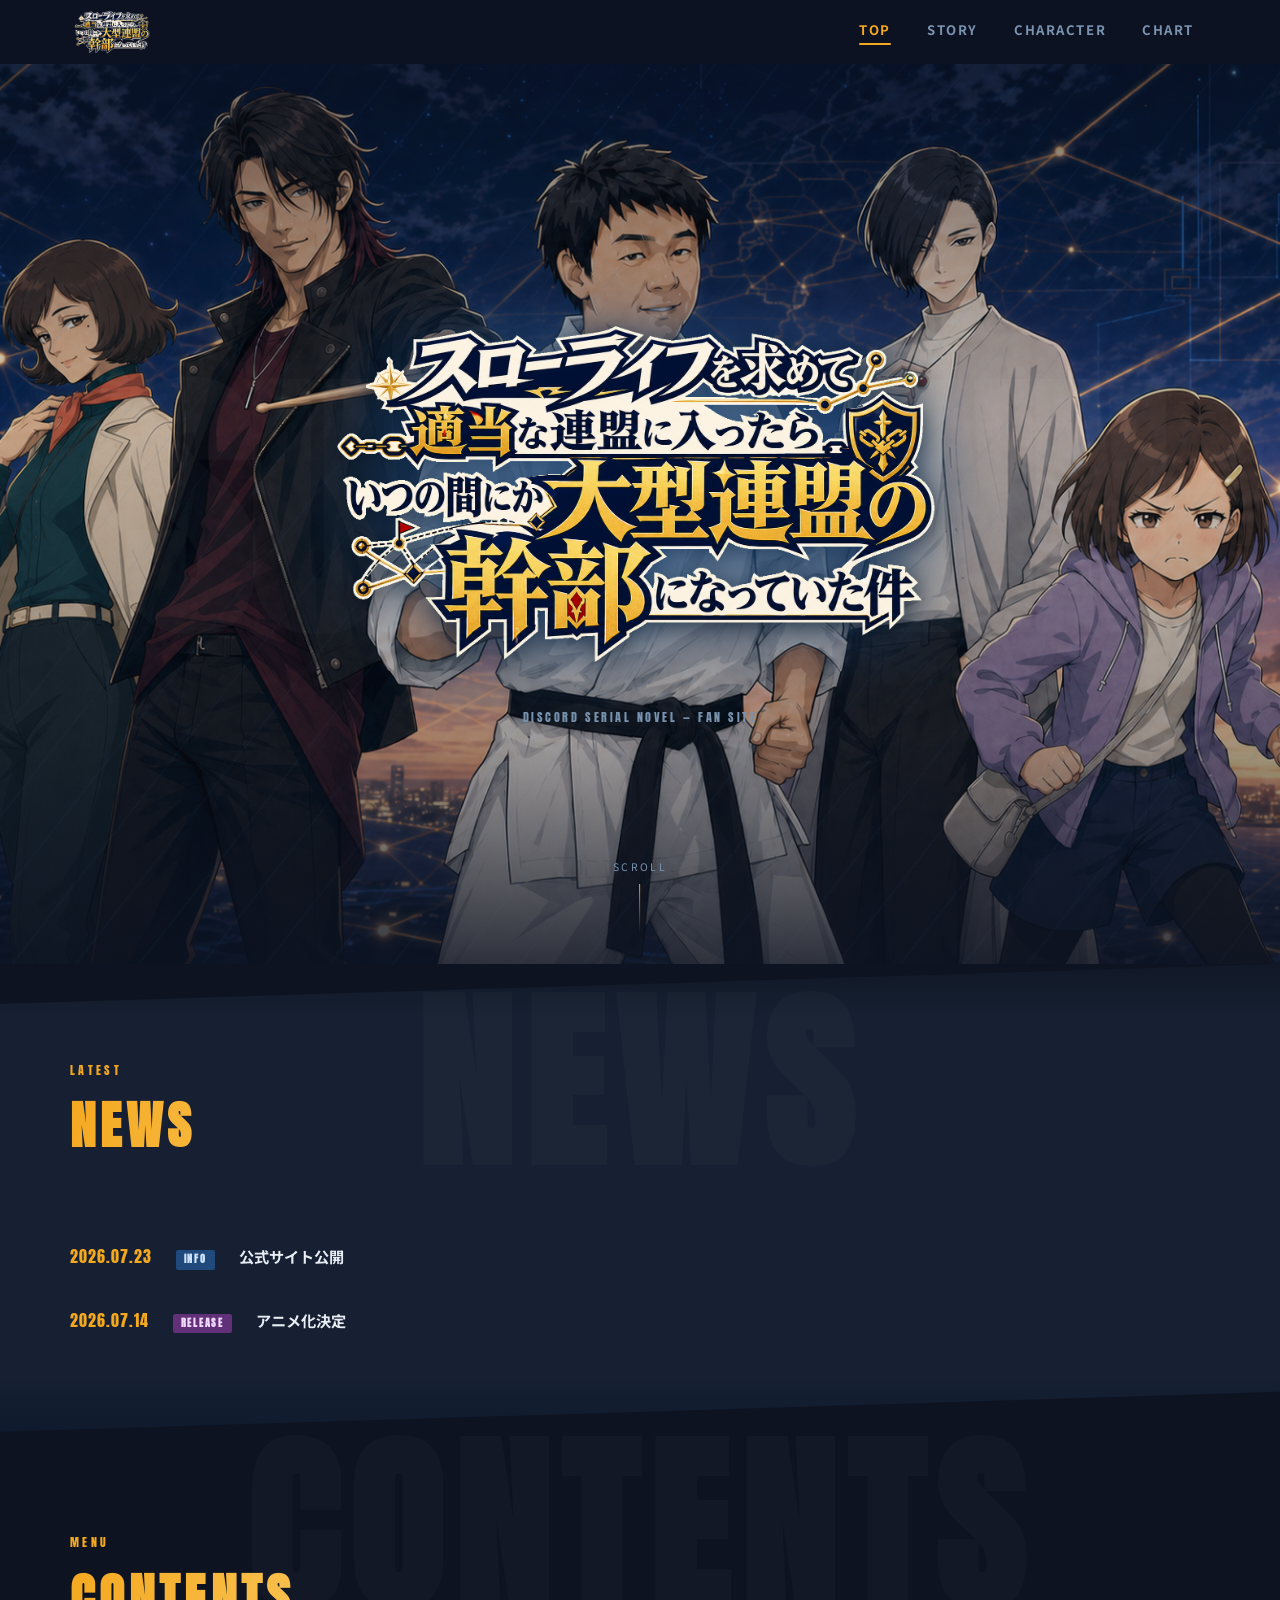
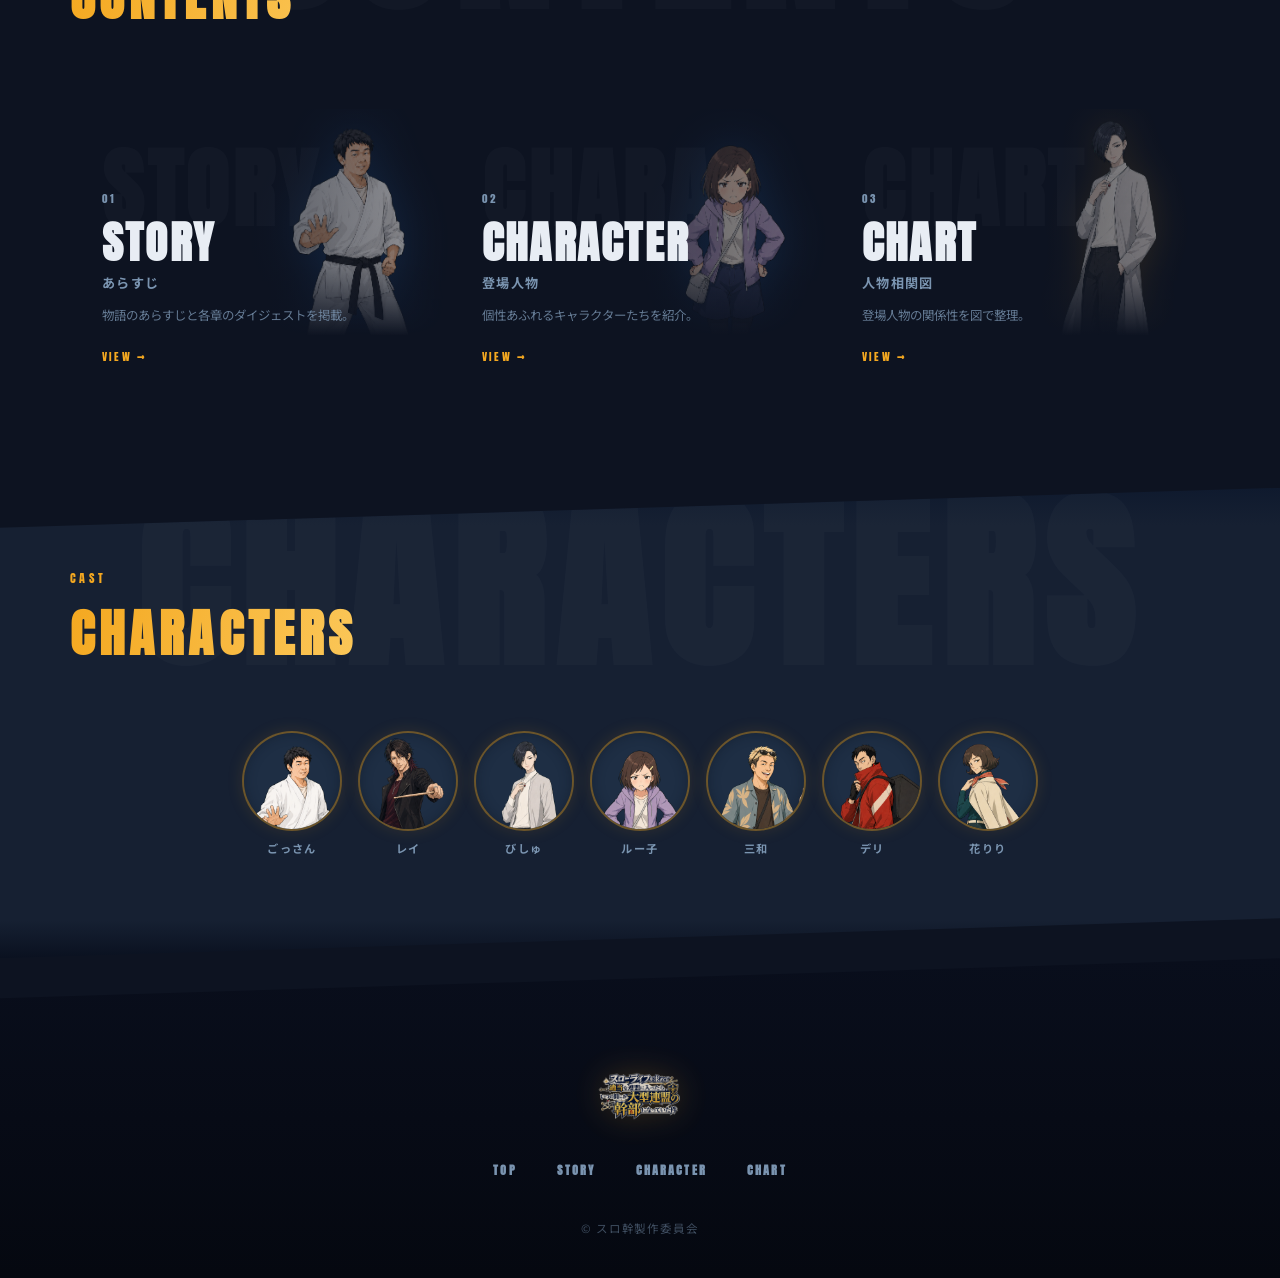
==== commit 9a24555e: "NEWSに「アニメ化決定」「公式サイト公開」を追加 Co-Authored-By: Claude Fable 5 <noreply@anthropic.com>" ====
--- a/index.html
+++ b/index.html
@@ -10,9 +10,9 @@
   <meta property="og:title" content="スロ幹 — スローライフを求めて適当な連盟に入ったらいつの間にか大型連盟の幹部になっていた件">
   <meta property="og:description" content="Discord連載小説「スロ幹」の公式ファンサイト。あらすじ・キャラクター・人物相関図を公開。">
   <meta property="og:type" content="website">
-  <meta property="og:image" content="https://hisamaru13.github.io/surokan-site/assets/ogp.png">
+  <meta property="og:image" content="https://sasukemaru13.github.io/surokan-site/assets/ogp.png">
   <meta name="twitter:card" content="summary_large_image">
-  <meta name="twitter:image" content="https://hisamaru13.github.io/surokan-site/assets/ogp.png">
+  <meta name="twitter:image" content="https://sasukemaru13.github.io/surokan-site/assets/ogp.png">
 
   <link rel="preconnect" href="https://fonts.googleapis.com">
   <link rel="preconnect" href="https://fonts.gstatic.com" crossorigin>
@@ -86,7 +86,12 @@
           <li class="fade-in fade-in-delay-1">
             <span class="news-date">2026.07.23</span>
             <span class="news-chip news-chip--info">INFO</span>
-            <span>サイト準備中</span>
+            <span>公式サイト公開</span>
+          </li>
+          <li class="fade-in fade-in-delay-2">
+            <span class="news-date">2026.07.14</span>
+            <span class="news-chip news-chip--release">RELEASE</span>
+            <span>アニメ化決定</span>
           </li>
         </ul>
       </div>
